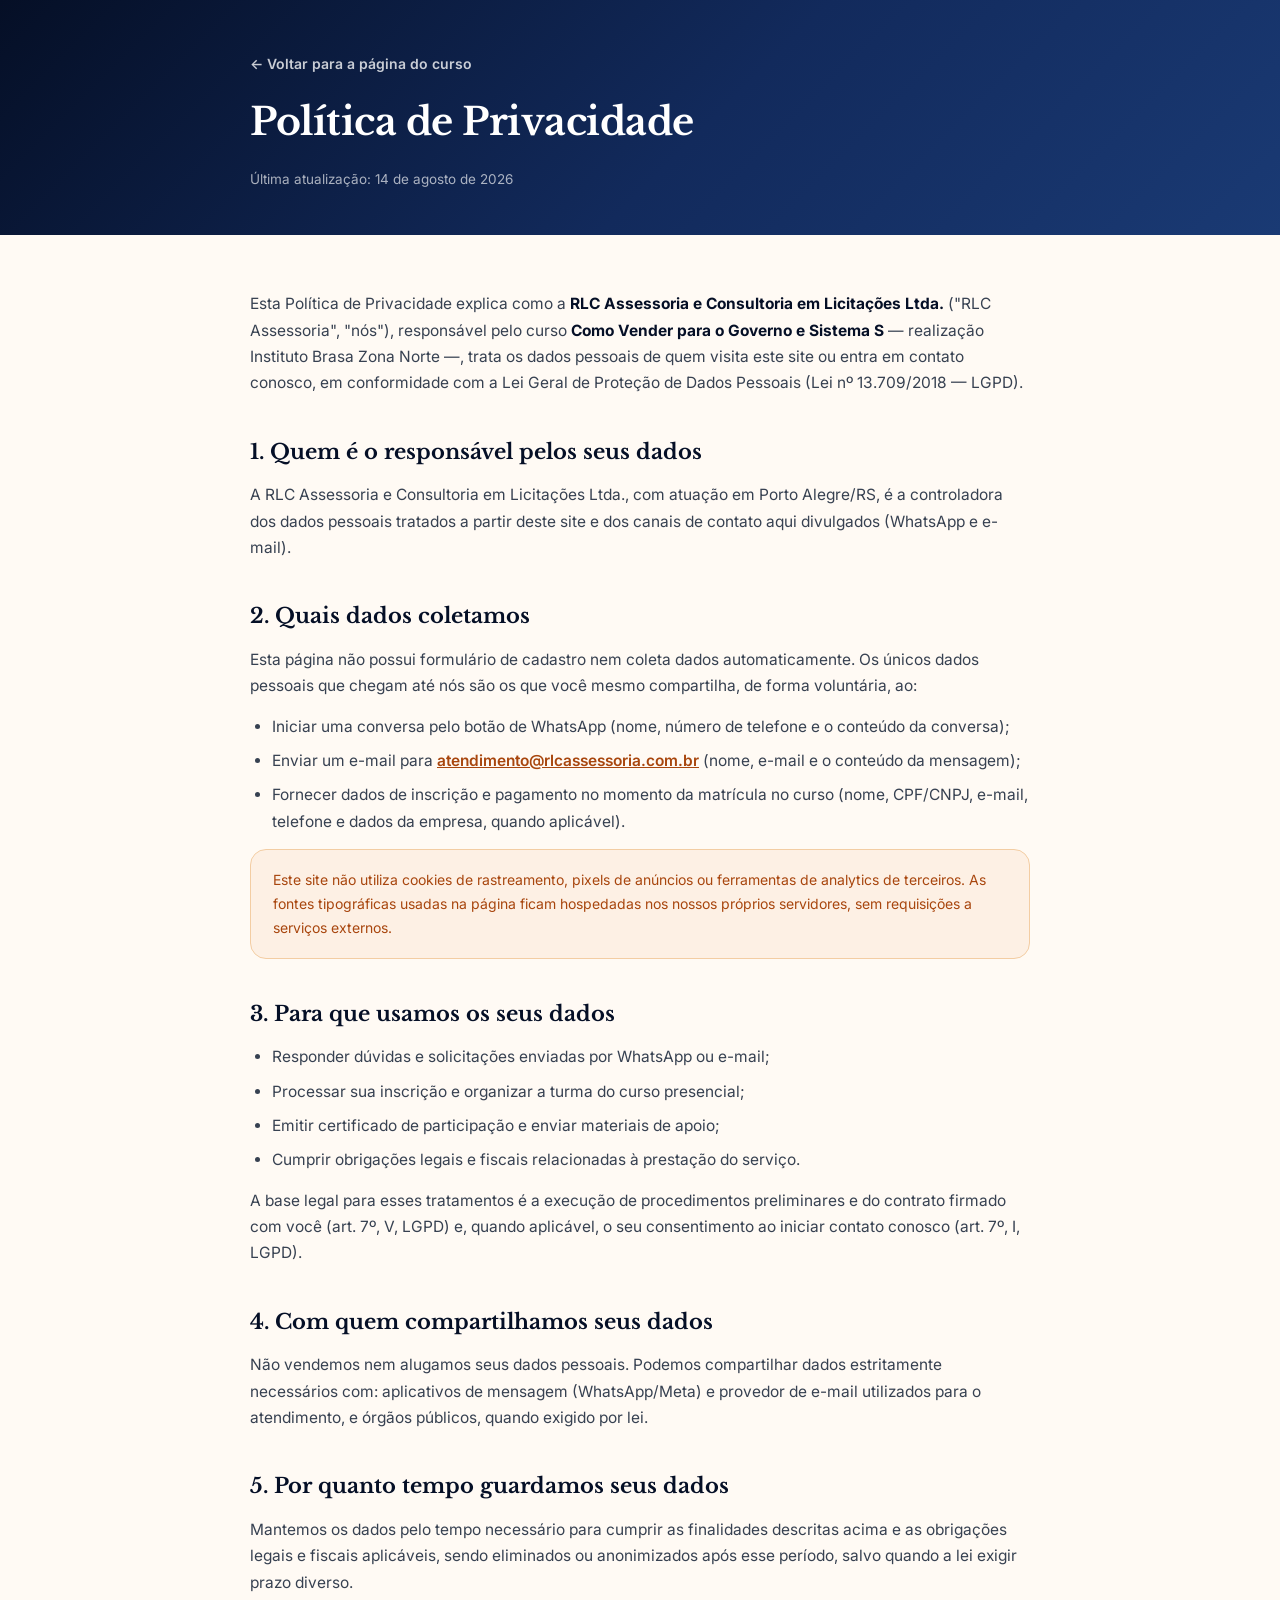
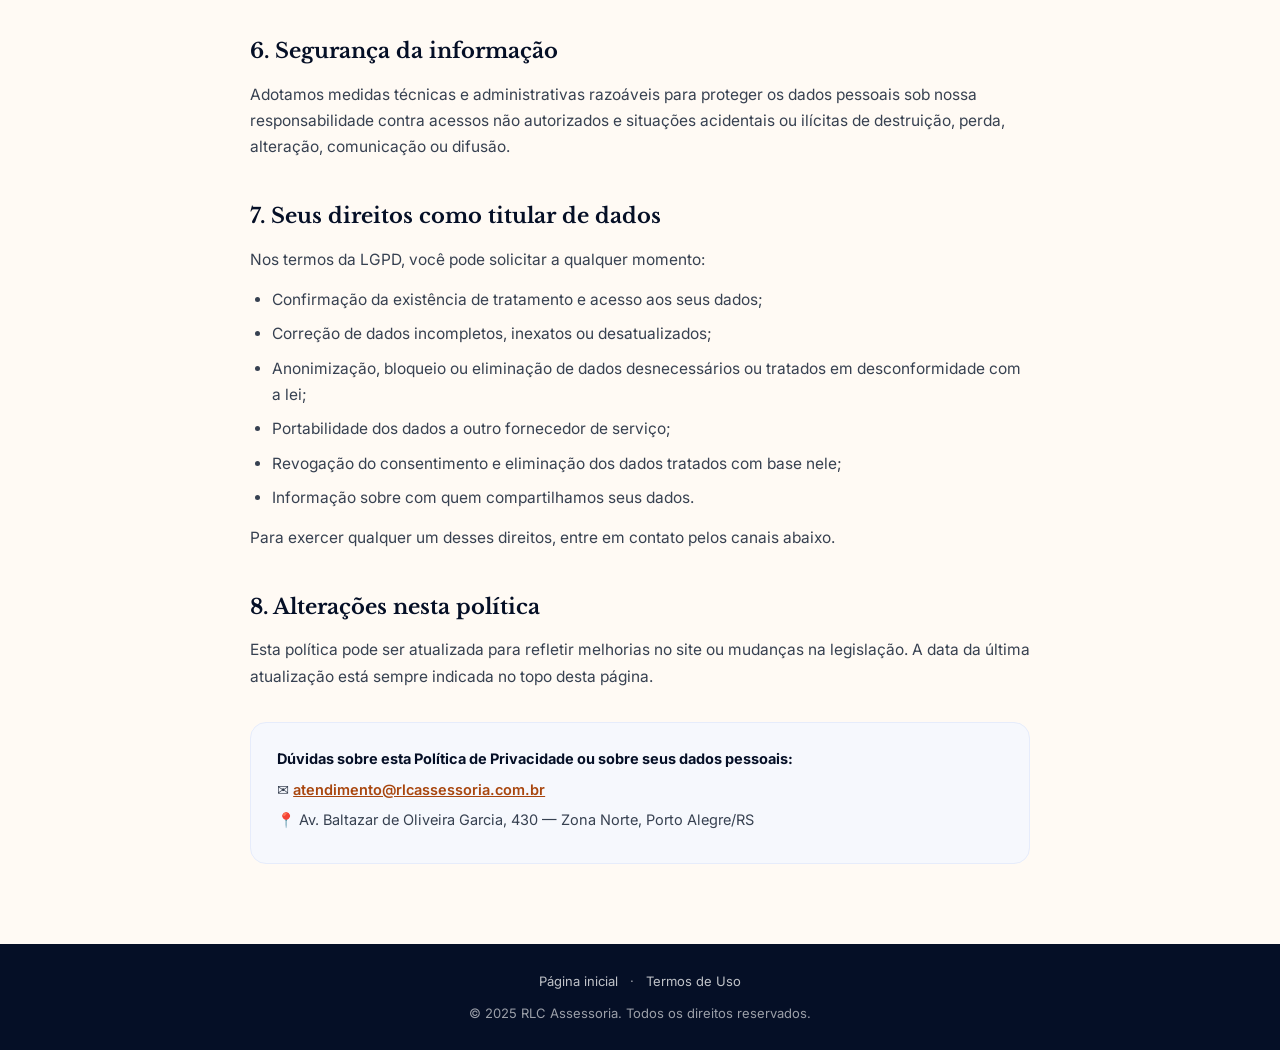
==== privacidade.html @ 5b1b0bee "Add Privacy Policy and Terms of Use pages Adds privacidade.html (LGPD-based privacy policy) and term" ====
<!DOCTYPE html>
<html lang="pt-BR">
<head>
<meta charset="UTF-8" />
<meta name="viewport" content="width=device-width, initial-scale=1.0" />
<title>Política de Privacidade | RLC Assessoria e Consultoria em Licitações</title>
<meta name="description" content="Política de Privacidade da RLC Assessoria e Consultoria em Licitações, referente ao curso Como Vender para o Governo e Sistema S." />
<link rel="icon" type="image/png" href="assets/logo/simbolo-azul-profundo.png" />
<link rel="preconnect" href="https://fonts.googleapis.com" />
<link rel="preconnect" href="https://fonts.gstatic.com" crossorigin />
<link href="https://fonts.googleapis.com/css2?family=Inter:wght@400;500;600;700&display=swap" rel="stylesheet" />
<link rel="stylesheet" href="assets/css/legal.css" />
</head>
<body>

<div class="topo">
  <div class="container">
    <a class="voltar" href="index.html">← Voltar para a página do curso</a>
    <h1>Política de Privacidade</h1>
    <span class="atualizado">Última atualização: 14 de agosto de 2026</span>
  </div>
</div>

<main>
  <div class="container">
    <p>Esta Política de Privacidade explica como a <strong>RLC Assessoria e Consultoria em Licitações Ltda.</strong> ("RLC Assessoria", "nós"), responsável pelo curso <strong>Como Vender para o Governo e Sistema S</strong> — realização Instituto Brasa Zona Norte —, trata os dados pessoais de quem visita este site ou entra em contato conosco, em conformidade com a Lei Geral de Proteção de Dados Pessoais (Lei nº 13.709/2018 — LGPD).</p>

    <h2>1. Quem é o responsável pelos seus dados</h2>
    <p>A RLC Assessoria e Consultoria em Licitações Ltda., com atuação em Porto Alegre/RS, é a controladora dos dados pessoais tratados a partir deste site e dos canais de contato aqui divulgados (WhatsApp e e-mail).</p>

    <h2>2. Quais dados coletamos</h2>
    <p>Esta página não possui formulário de cadastro nem coleta dados automaticamente. Os únicos dados pessoais que chegam até nós são os que você mesmo compartilha, de forma voluntária, ao:</p>
    <ul>
      <li>Iniciar uma conversa pelo botão de WhatsApp (nome, número de telefone e o conteúdo da conversa);</li>
      <li>Enviar um e-mail para <a href="mailto:atendimento@rlcassessoria.com.br">atendimento@rlcassessoria.com.br</a> (nome, e-mail e o conteúdo da mensagem);</li>
      <li>Fornecer dados de inscrição e pagamento no momento da matrícula no curso (nome, CPF/CNPJ, e-mail, telefone e dados da empresa, quando aplicável).</li>
    </ul>
    <div class="aviso">Este site não utiliza cookies de rastreamento, pixels de anúncios ou ferramentas de analytics de terceiros. As fontes tipográficas usadas na página ficam hospedadas nos nossos próprios servidores, sem requisições a serviços externos.</div>

    <h2>3. Para que usamos os seus dados</h2>
    <ul>
      <li>Responder dúvidas e solicitações enviadas por WhatsApp ou e-mail;</li>
      <li>Processar sua inscrição e organizar a turma do curso presencial;</li>
      <li>Emitir certificado de participação e enviar materiais de apoio;</li>
      <li>Cumprir obrigações legais e fiscais relacionadas à prestação do serviço.</li>
    </ul>
    <p>A base legal para esses tratamentos é a execução de procedimentos preliminares e do contrato firmado com você (art. 7º, V, LGPD) e, quando aplicável, o seu consentimento ao iniciar contato conosco (art. 7º, I, LGPD).</p>

    <h2>4. Com quem compartilhamos seus dados</h2>
    <p>Não vendemos nem alugamos seus dados pessoais. Podemos compartilhar dados estritamente necessários com: aplicativos de mensagem (WhatsApp/Meta) e provedor de e-mail utilizados para o atendimento, e órgãos públicos, quando exigido por lei.</p>

    <h2>5. Por quanto tempo guardamos seus dados</h2>
    <p>Mantemos os dados pelo tempo necessário para cumprir as finalidades descritas acima e as obrigações legais e fiscais aplicáveis, sendo eliminados ou anonimizados após esse período, salvo quando a lei exigir prazo diverso.</p>

    <h2>6. Segurança da informação</h2>
    <p>Adotamos medidas técnicas e administrativas razoáveis para proteger os dados pessoais sob nossa responsabilidade contra acessos não autorizados e situações acidentais ou ilícitas de destruição, perda, alteração, comunicação ou difusão.</p>

    <h2>7. Seus direitos como titular de dados</h2>
    <p>Nos termos da LGPD, você pode solicitar a qualquer momento:</p>
    <ul>
      <li>Confirmação da existência de tratamento e acesso aos seus dados;</li>
      <li>Correção de dados incompletos, inexatos ou desatualizados;</li>
      <li>Anonimização, bloqueio ou eliminação de dados desnecessários ou tratados em desconformidade com a lei;</li>
      <li>Portabilidade dos dados a outro fornecedor de serviço;</li>
      <li>Revogação do consentimento e eliminação dos dados tratados com base nele;</li>
      <li>Informação sobre com quem compartilhamos seus dados.</li>
    </ul>
    <p>Para exercer qualquer um desses direitos, entre em contato pelos canais abaixo.</p>

    <h2>8. Alterações nesta política</h2>
    <p>Esta política pode ser atualizada para refletir melhorias no site ou mudanças na legislação. A data da última atualização está sempre indicada no topo desta página.</p>

    <div class="caixa-contato">
      <p><strong>Dúvidas sobre esta Política de Privacidade ou sobre seus dados pessoais:</strong></p>
      <p>✉️ <a href="mailto:atendimento@rlcassessoria.com.br">atendimento@rlcassessoria.com.br</a></p>
      <p>📍 Av. Baltazar de Oliveira Garcia, 430 — Zona Norte, Porto Alegre/RS</p>
    </div>
  </div>
</main>

<footer>
  <div><a href="index.html">Página inicial</a> · <a href="termos.html">Termos de Uso</a></div>
  <div style="margin-top:10px">© 2025 RLC Assessoria. Todos os direitos reservados.</div>
</footer>

</body>
</html>
---- assets/css/legal.css ----
@font-face{font-family:'Libre Baskerville';font-style:normal;font-weight:400;font-display:swap;src:url('../fonts/libre-baskerville-400.woff2') format('woff2')}
@font-face{font-family:'Libre Baskerville';font-style:normal;font-weight:700;font-display:swap;src:url('../fonts/libre-baskerville-700.woff2') format('woff2')}
@font-face{font-family:'Libre Baskerville';font-style:italic;font-weight:400;font-display:swap;src:url('../fonts/libre-baskerville-400i.woff2') format('woff2')}

:root {
  --azul-950:#050f26; --azul-900:#0a1f44; --azul-800:#122a5c; --azul-700:#1a3a74; --azul-600:#24499a;
  --azul-100:#e6ecfb; --azul-50:#f6f8fd;
  --laranja:#e2661a; --laranja-claro:#f2924f; --laranja-escuro:#a8460e;
  --cinza-700:#374151; --cinza-600:#4b5563; --cinza-400:#9ca3af;
  --grad-azul:linear-gradient(135deg,var(--azul-950),var(--azul-800) 55%,var(--azul-700));
  --raio:16px;
}
*{margin:0;padding:0;box-sizing:border-box}
html{scroll-behavior:smooth}
body{font-family:'Inter',system-ui,sans-serif;color:var(--cinza-700);background:#fffaf4;line-height:1.7;-webkit-font-smoothing:antialiased}
.container{max-width:820px;margin:0 auto;padding:0 20px}
h1,h2{font-family:'Libre Baskerville',Georgia,serif}

.topo{background:var(--grad-azul);color:#fff;padding:52px 0 44px}
.topo .container{display:flex;flex-direction:column;gap:14px}
.topo a.voltar{color:rgba(255,255,255,.78);text-decoration:none;font-size:14px;font-weight:600;display:inline-flex;align-items:center;gap:6px;width:fit-content}
.topo a.voltar:hover{color:#fff}
.topo h1{font-size:clamp(28px,4vw,38px);font-weight:700;letter-spacing:-.5px}
.topo .atualizado{font-size:13.5px;color:rgba(255,255,255,.65)}

main{padding:56px 0 80px}
main h2{font-size:21px;color:var(--azul-950);margin:38px 0 12px;font-weight:700}
main h2:first-child{margin-top:0}
main p{font-size:15.5px;margin-bottom:14px;color:var(--cinza-700)}
main ul{margin:0 0 14px 22px}
main li{font-size:15.5px;margin-bottom:8px;color:var(--cinza-700)}
main strong{color:var(--azul-950)}
main a{color:var(--laranja-escuro);font-weight:600;text-decoration:underline}
.aviso{background:#fdf0e4;border:1px solid #f3cda3;border-radius:var(--raio);padding:18px 22px;font-size:14px;color:var(--laranja-escuro);margin-bottom:8px}
.caixa-contato{background:var(--azul-50);border:1px solid var(--azul-100);border-radius:var(--raio);padding:24px 26px;margin-top:32px}
.caixa-contato p{margin-bottom:6px;font-size:14.5px}

footer{background:var(--azul-950);color:rgba(255,255,255,.6);text-align:center;padding:26px 20px;font-size:13px}
footer a{color:rgba(255,255,255,.75);text-decoration:none;margin:0 8px}
footer a:hover{color:var(--laranja-claro)}
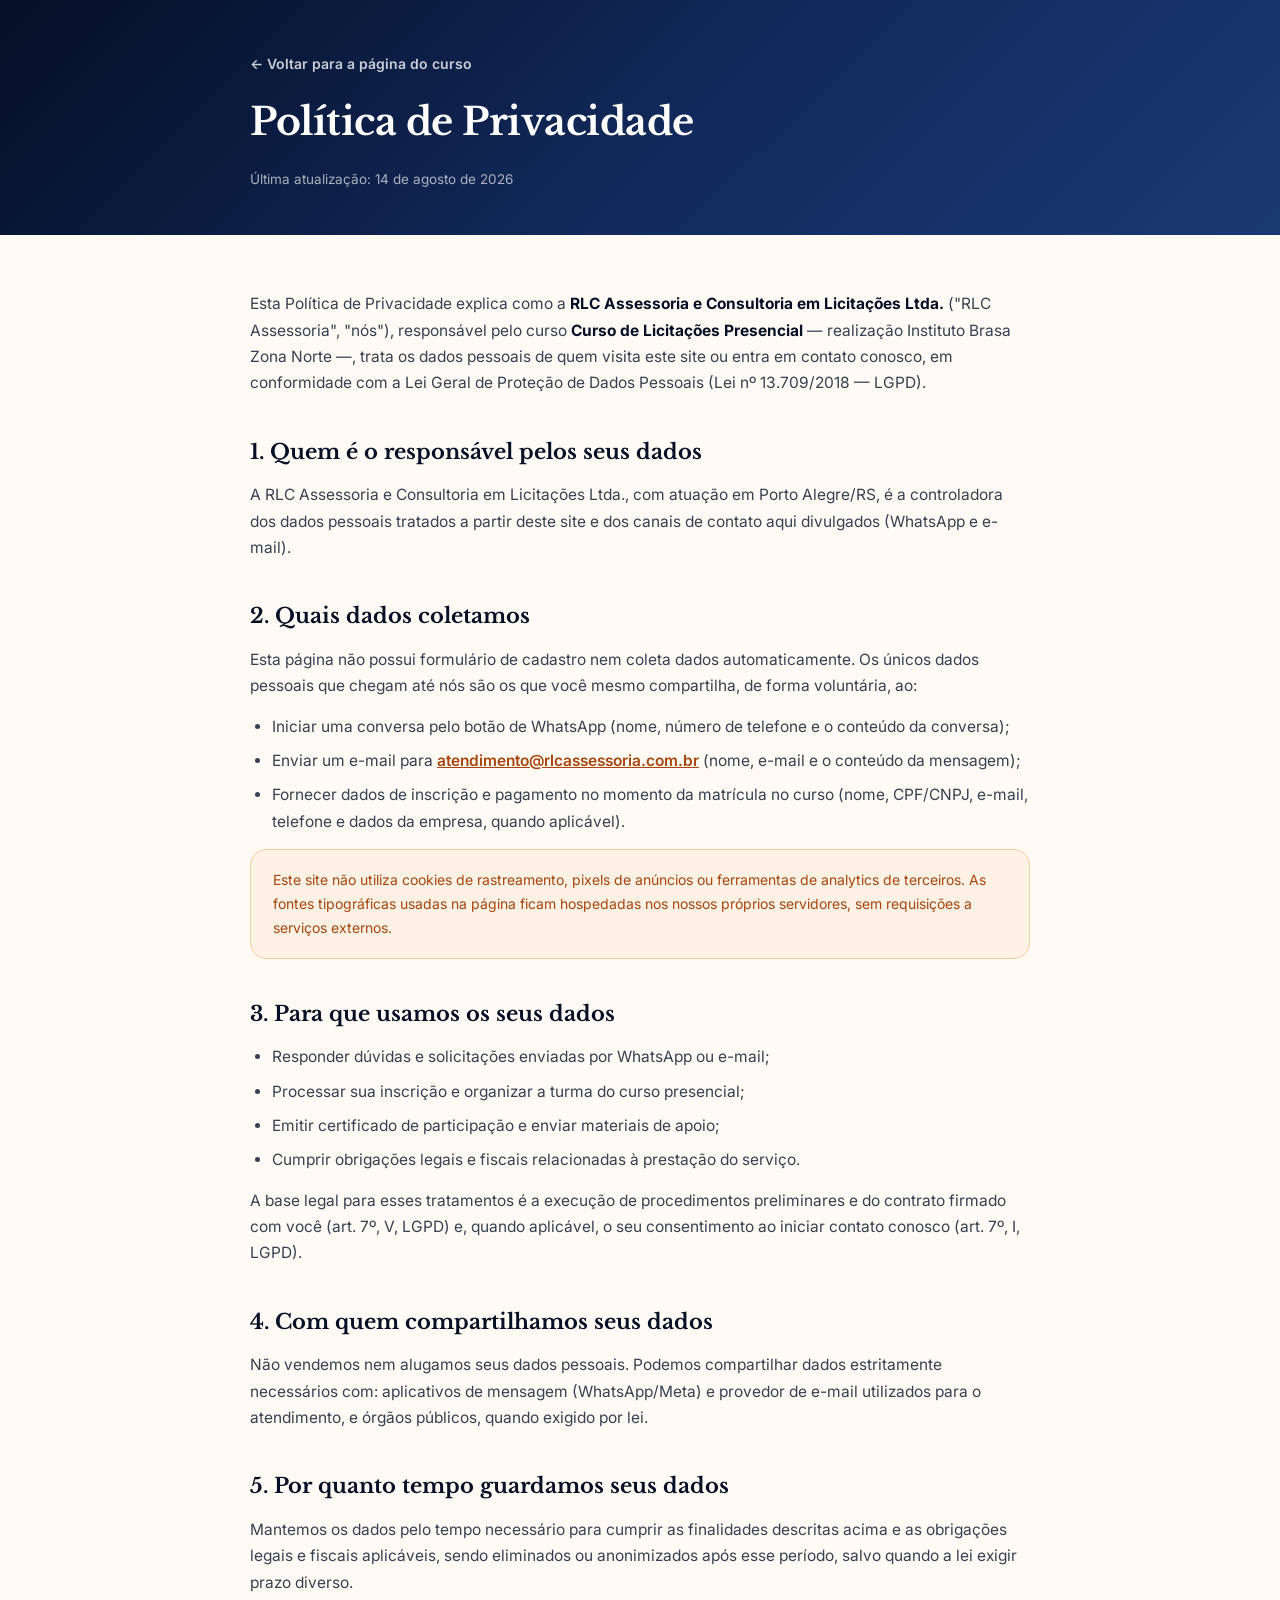
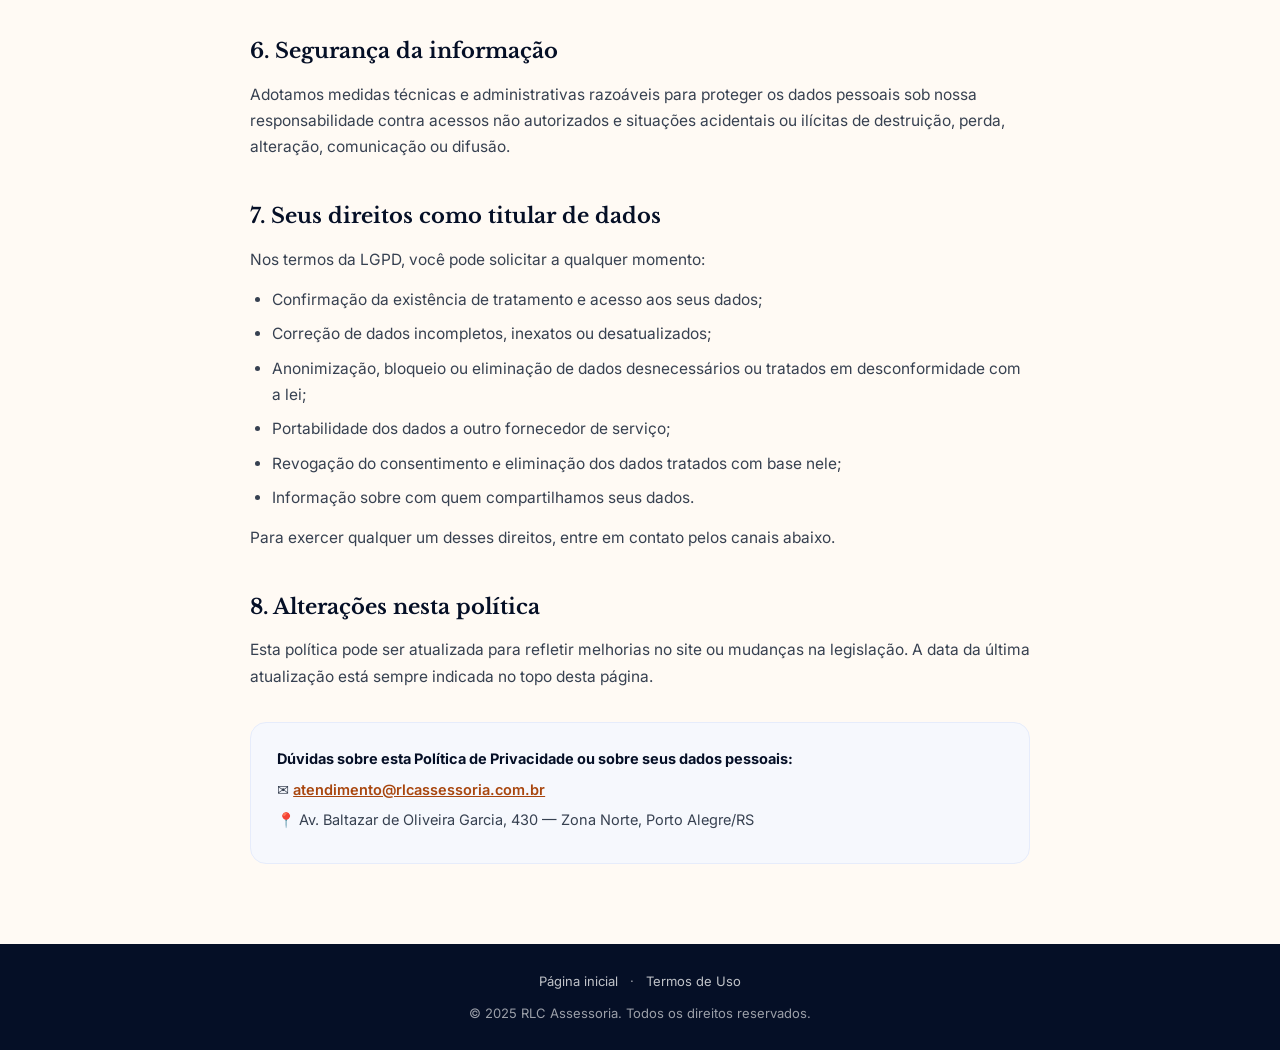
==== commit 38f697fe: "Update course name, WhatsApp number, and elevate feed ad cards - Renames the course to "Curso de Lic" ====
--- a/privacidade.html
+++ b/privacidade.html
@@ -4,7 +4,7 @@
 <meta charset="UTF-8" />
 <meta name="viewport" content="width=device-width, initial-scale=1.0" />
 <title>Política de Privacidade | RLC Assessoria e Consultoria em Licitações</title>
-<meta name="description" content="Política de Privacidade da RLC Assessoria e Consultoria em Licitações, referente ao curso Como Vender para o Governo e Sistema S." />
+<meta name="description" content="Política de Privacidade da RLC Assessoria e Consultoria em Licitações, referente ao Curso de Licitações Presencial." />
 <link rel="icon" type="image/png" href="assets/logo/simbolo-azul-profundo.png" />
 <link rel="preconnect" href="https://fonts.googleapis.com" />
 <link rel="preconnect" href="https://fonts.gstatic.com" crossorigin />
@@ -23,7 +23,7 @@
 
 <main>
   <div class="container">
-    <p>Esta Política de Privacidade explica como a <strong>RLC Assessoria e Consultoria em Licitações Ltda.</strong> ("RLC Assessoria", "nós"), responsável pelo curso <strong>Como Vender para o Governo e Sistema S</strong> — realização Instituto Brasa Zona Norte —, trata os dados pessoais de quem visita este site ou entra em contato conosco, em conformidade com a Lei Geral de Proteção de Dados Pessoais (Lei nº 13.709/2018 — LGPD).</p>
+    <p>Esta Política de Privacidade explica como a <strong>RLC Assessoria e Consultoria em Licitações Ltda.</strong> ("RLC Assessoria", "nós"), responsável pelo curso <strong>Curso de Licitações Presencial</strong> — realização Instituto Brasa Zona Norte —, trata os dados pessoais de quem visita este site ou entra em contato conosco, em conformidade com a Lei Geral de Proteção de Dados Pessoais (Lei nº 13.709/2018 — LGPD).</p>
 
     <h2>1. Quem é o responsável pelos seus dados</h2>
     <p>A RLC Assessoria e Consultoria em Licitações Ltda., com atuação em Porto Alegre/RS, é a controladora dos dados pessoais tratados a partir deste site e dos canais de contato aqui divulgados (WhatsApp e e-mail).</p>
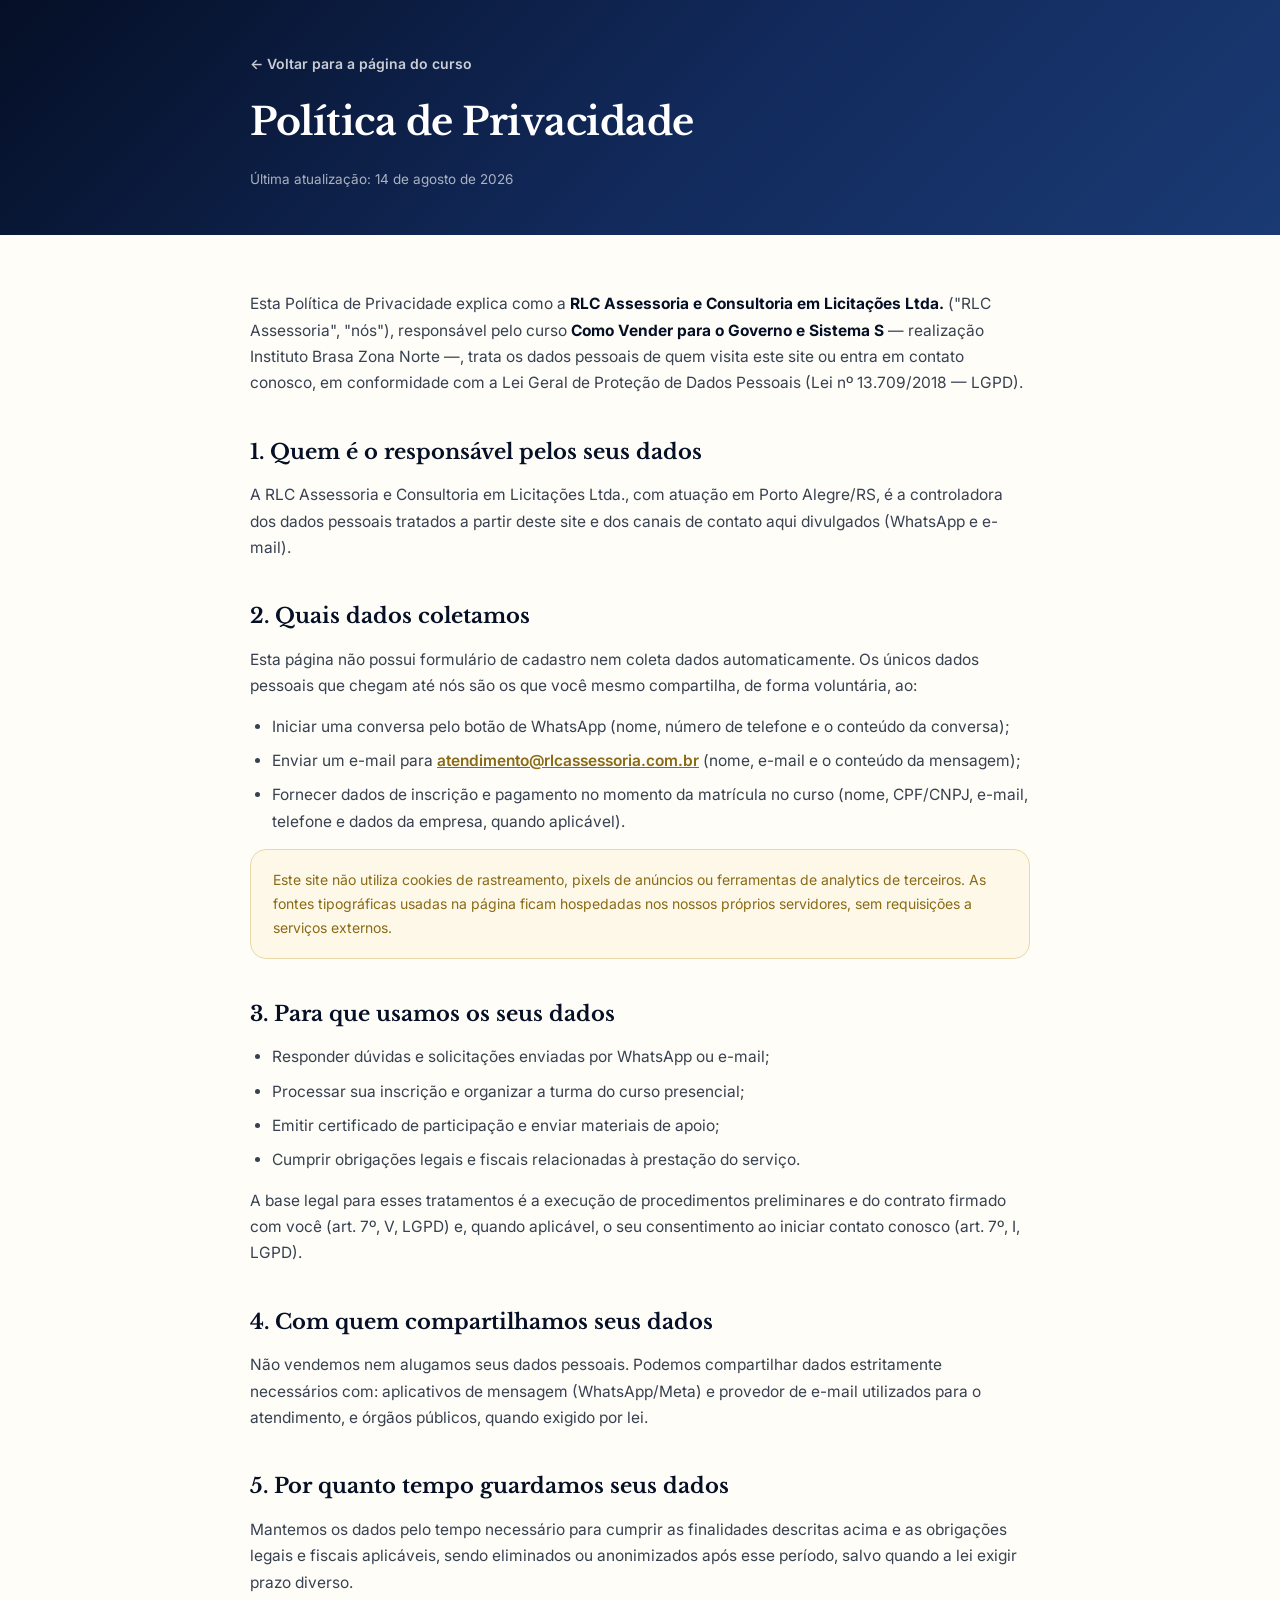
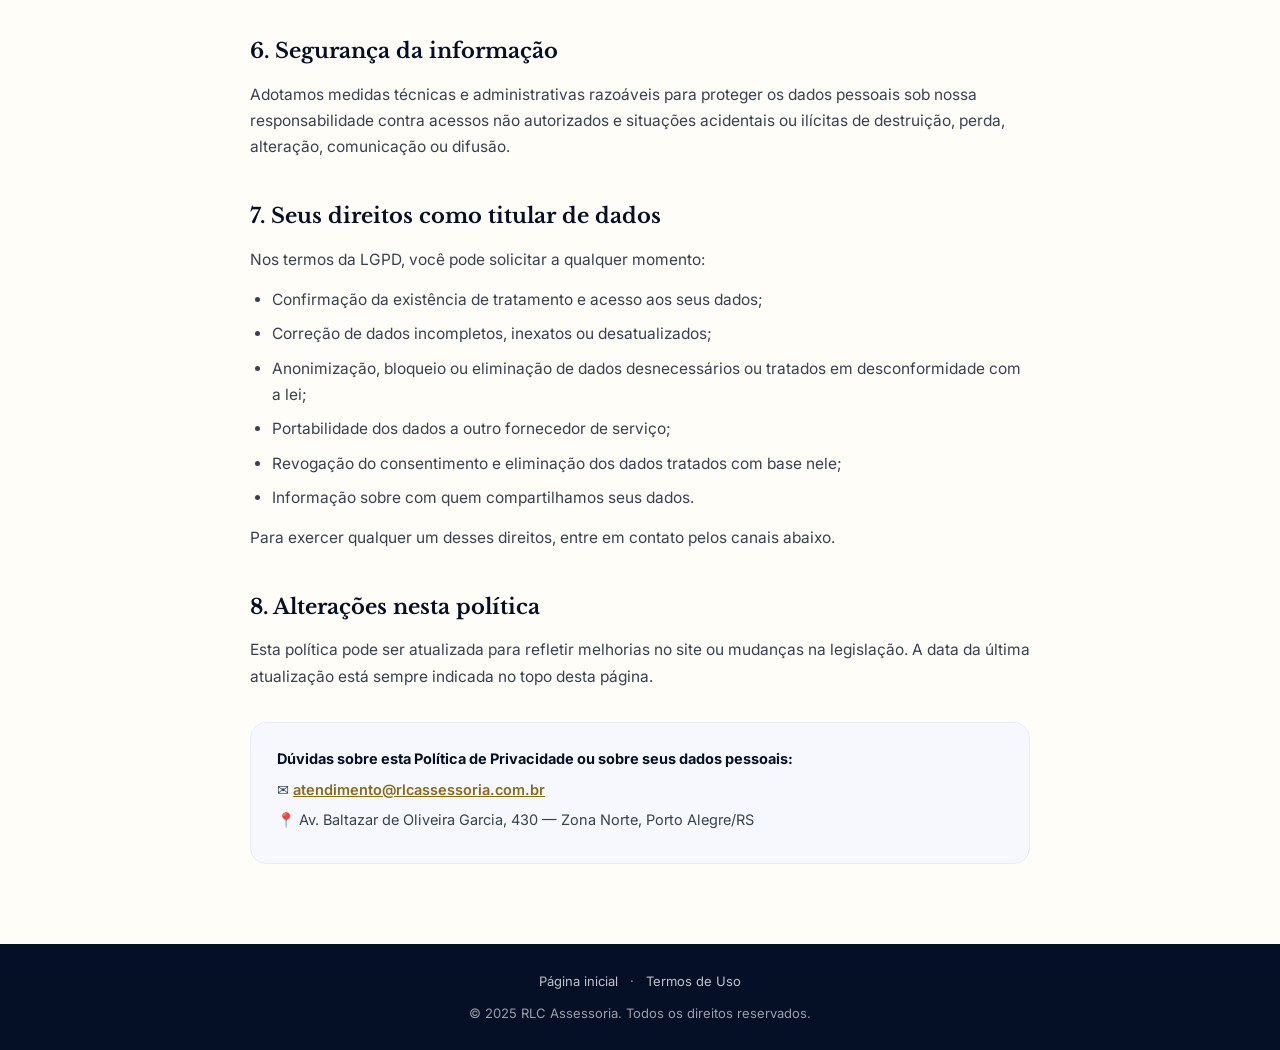
==== commit 5a6b677b: "Swap the page accent from orange to gold; restore the course name Replaces the terracotta accent wit" ====
--- a/privacidade.html
+++ b/privacidade.html
@@ -4,7 +4,7 @@
 <meta charset="UTF-8" />
 <meta name="viewport" content="width=device-width, initial-scale=1.0" />
 <title>Política de Privacidade | RLC Assessoria e Consultoria em Licitações</title>
-<meta name="description" content="Política de Privacidade da RLC Assessoria e Consultoria em Licitações, referente ao Curso de Licitações Presencial." />
+<meta name="description" content="Política de Privacidade da RLC Assessoria e Consultoria em Licitações, referente ao curso Como Vender para o Governo e Sistema S." />
 <link rel="icon" type="image/png" href="assets/logo/simbolo-azul-profundo.png" />
 <link rel="preconnect" href="https://fonts.googleapis.com" />
 <link rel="preconnect" href="https://fonts.gstatic.com" crossorigin />
@@ -23,7 +23,7 @@
 
 <main>
   <div class="container">
-    <p>Esta Política de Privacidade explica como a <strong>RLC Assessoria e Consultoria em Licitações Ltda.</strong> ("RLC Assessoria", "nós"), responsável pelo curso <strong>Curso de Licitações Presencial</strong> — realização Instituto Brasa Zona Norte —, trata os dados pessoais de quem visita este site ou entra em contato conosco, em conformidade com a Lei Geral de Proteção de Dados Pessoais (Lei nº 13.709/2018 — LGPD).</p>
+    <p>Esta Política de Privacidade explica como a <strong>RLC Assessoria e Consultoria em Licitações Ltda.</strong> ("RLC Assessoria", "nós"), responsável pelo curso <strong>Como Vender para o Governo e Sistema S</strong> — realização Instituto Brasa Zona Norte —, trata os dados pessoais de quem visita este site ou entra em contato conosco, em conformidade com a Lei Geral de Proteção de Dados Pessoais (Lei nº 13.709/2018 — LGPD).</p>
 
     <h2>1. Quem é o responsável pelos seus dados</h2>
     <p>A RLC Assessoria e Consultoria em Licitações Ltda., com atuação em Porto Alegre/RS, é a controladora dos dados pessoais tratados a partir deste site e dos canais de contato aqui divulgados (WhatsApp e e-mail).</p>
--- a/assets/css/legal.css
+++ b/assets/css/legal.css
@@ -5,14 +5,14 @@
 :root {
   --azul-950:#050f26; --azul-900:#0a1f44; --azul-800:#122a5c; --azul-700:#1a3a74; --azul-600:#24499a;
   --azul-100:#e6ecfb; --azul-50:#f6f8fd;
-  --laranja:#e2661a; --laranja-claro:#f2924f; --laranja-escuro:#a8460e;
+  --dourado:#c9a24a; --dourado-claro:#e3c477; --dourado-escuro:#8a6a15;
   --cinza-700:#374151; --cinza-600:#4b5563; --cinza-400:#9ca3af;
   --grad-azul:linear-gradient(135deg,var(--azul-950),var(--azul-800) 55%,var(--azul-700));
   --raio:16px;
 }
 *{margin:0;padding:0;box-sizing:border-box}
 html{scroll-behavior:smooth}
-body{font-family:'Inter',system-ui,sans-serif;color:var(--cinza-700);background:#fffaf4;line-height:1.7;-webkit-font-smoothing:antialiased}
+body{font-family:'Inter',system-ui,sans-serif;color:var(--cinza-700);background:#fffdf7;line-height:1.7;-webkit-font-smoothing:antialiased}
 .container{max-width:820px;margin:0 auto;padding:0 20px}
 h1,h2{font-family:'Libre Baskerville',Georgia,serif}
 
@@ -30,11 +30,11 @@
 main ul{margin:0 0 14px 22px}
 main li{font-size:15.5px;margin-bottom:8px;color:var(--cinza-700)}
 main strong{color:var(--azul-950)}
-main a{color:var(--laranja-escuro);font-weight:600;text-decoration:underline}
-.aviso{background:#fdf0e4;border:1px solid #f3cda3;border-radius:var(--raio);padding:18px 22px;font-size:14px;color:var(--laranja-escuro);margin-bottom:8px}
+main a{color:var(--dourado-escuro);font-weight:600;text-decoration:underline}
+.aviso{background:#fdf8e8;border:1px solid #e8d9a8;border-radius:var(--raio);padding:18px 22px;font-size:14px;color:var(--dourado-escuro);margin-bottom:8px}
 .caixa-contato{background:var(--azul-50);border:1px solid var(--azul-100);border-radius:var(--raio);padding:24px 26px;margin-top:32px}
 .caixa-contato p{margin-bottom:6px;font-size:14.5px}
 
 footer{background:var(--azul-950);color:rgba(255,255,255,.6);text-align:center;padding:26px 20px;font-size:13px}
 footer a{color:rgba(255,255,255,.75);text-decoration:none;margin:0 8px}
-footer a:hover{color:var(--laranja-claro)}
+footer a:hover{color:var(--dourado-claro)}
